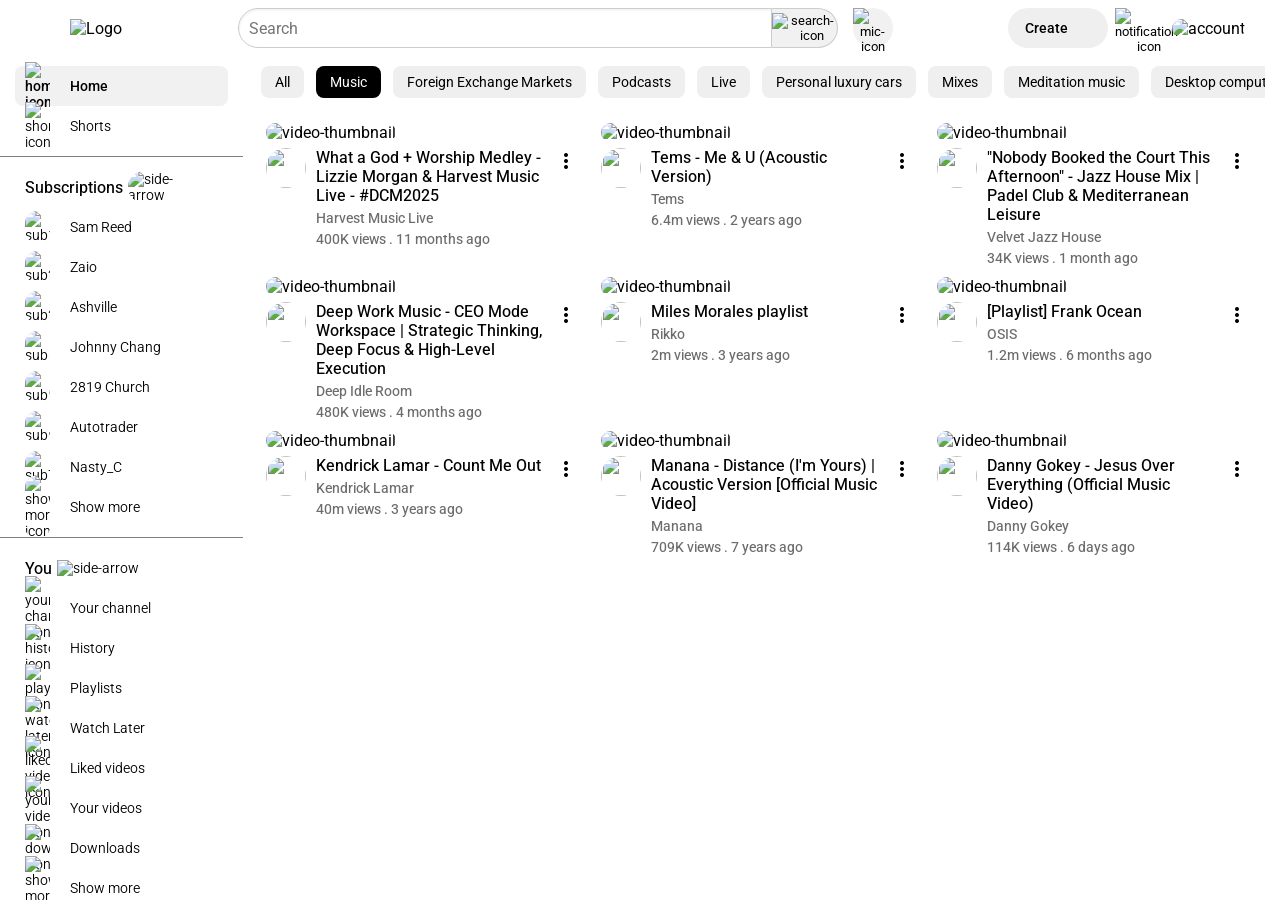
==== music.html @ 0700f4a8 "Add files via upload" ====
<!DOCTYPE html>
<html lang="en">
<head>
    <meta charset="UTF-8">
    <meta name="viewport" content="width=device-width, initial-scale=1.0">
    <link href="https://fonts.googleapis.com/icon?family=Material+Icons" rel="stylesheet">
    <link rel="stylesheet" href="style.css">
    <link rel="stylesheet" href="responsive.css">
    <title>Youtube</title>
</head>

<body>

    <header>
        <div class="left-nav">
            <button class="btn"><img src="recourses/menu.svg" alt=""></button>
            <img src="recourses/logo.svg" alt="Logo" id="logo">
        </div>

        <div class="center-nav">
            <div class = "searchbar"> 
                <input type="text" placeholder="Search">
                <button class="btn">
                    <img src="recourses/search.svg" alt="search-icon">
                </button>    
            </div>
            <button class="voice-search btn">
                <img src="recourses/mic.svg" alt="mic-icon">
            </button>
                
        </div>

        <div class="right-nav">
            <button class="create btn">
                <img src="recourses/create.svg" alt="">
                Create
            </button>
            <button class="notification btn">
                <img src="recourses/notification.svg" alt="notification-icon">
            </button>
            <div class="account">
                <img src="recourses/profile-pic.png" alt="account">
            </div>
        </div>
    </header>

    <main>
        
        <section class="side-bar">
            <!-- opening section -->
            <div class="category-section">
                <span class="active">
                    <img src="recourses/home-icon.svg" alt="home-icon">
                    Home
                </span>
                <span>
                    <img src="recourses/shorts.svg" alt="shorts-icon">
                    Shorts
                </span>
            </div>

            <!-- Subscriptions section -->
            <div class="category-section subscriptions">
               <span>
                    <h2>Subscriptions</h2>
                    <div class="side-arrow">
                        <img src="recourses/side-arrow.svg" alt="side-arrow">
                    </div>
                </span>

                <span>
                    <img src="recourses/sub1.jpg" alt="sub1">
                    Sam Reed
                </span>

                <span>
                    <img src="recourses/sub2.jpg" alt="sub2">
                    Zaio
                </span>

                <span>
                    <img src="recourses/sub3.jpg" alt="sub3">
                    Ashville
                </span>

                <span>
                    <img src="recourses/sub4.jpg" alt="sub4">
                    Johnny Chang
                </span>

                <span>
                    <img src="recourses/sub5.jpg" alt="sub5">
                    2819 Church
                </span>

                <span>
                    <img src="recourses/sub6.jpg" alt="sub6">
                    Autotrader
                </span>

                <span>
                    <img src="recourses/sub7.jpg" alt="sub7">
                    Nasty_C
                </span>

                <span>
                    <img src="recourses/down-arrow.svg" alt="show-more-icon">
                    Show more
                </span>
            </div>

            <!-- You section -->
            <div class="category-section">
                <span>
                    <h2>You</h2>
                    <div class="side-arrow">
                        <img src="recourses/side-arrow.svg" alt="side-arrow">
                    </div>
                </span>

                <span>
                    <img src="recourses/channel.svg" alt="your-channel-icon">
                    Your channel
                </span>

                <span>
                    <img src="recourses/history.svg" alt="history-icon">
                    History
                </span>

                <span>
                    <img src="recourses/playlists.svg" alt="playlist-icon">
                    Playlists
                </span>

                <span>
                    <img src="recourses/watch-later.svg" alt="watch-later-icon">
                    Watch Later
                </span>

                <span>
                    <img src="recourses/liked-videos.svg" alt="liked-videos-icon">
                    Liked videos
                </span>

                <span>
                    <img src="recourses/your-videos.svg" alt="your-videos-icon">
                    Your videos
                </span>

                <span>
                    <img src="recourses/downloads.svg" alt="downloads-icon">
                    Downloads
                </span>

                <span>
                    <img src="recourses/down-arrow.svg" alt="show-more-icon">
                    Show more
                </span>
            </div>

            <!-- Explore section -->
            <div class="category-section">
                <span><h2>Explore</h2></span>

                <span>
                    <img src="recourses/music.svg" alt="music-icon">
                    Music
                </span>

                <span>
                    <img src="recourses/gaming.svg" alt="gaming-icon">
                    Gaming
                </span>

                <span>
                    <img src="recourses/news.svg" alt="news-icon">
                    News
                </span>

                <span>
                    <img src="recourses/down-arrow.svg" alt="show-more-icon">
                    Show more
                </span>
            </div>

            <!-- More from YouTube section -->
            <div class="category-section">
                <span><h2>More from YouTube</h2></span>

                <span>
                    <img src="recourses/yt-premium.svg" alt="youtube-premium-icon">
                    YouTube Premium
                </span>

                <span>
                    <img src="recourses/yt-music.svg" alt="youtube-music-icon">
                    YouTube Music
                </span>

                <span>
                    <img src="recourses/yt-kids.svg" alt="youTube-kids-icon">
                    YouTube Kids
                </span>
            </div>

            <!-- report history section -->
            <div class="category-section">
                <span>
                    <img src="recourses/flag.svg" alt="flag-icon">
                    Report history
                </span>
            </div>

            <div class="category-footer">
                <div class="footer-section">
                    <span>About</span>
                    <span>Press</span>
                    <span>Copyright</span>
                    <span>Contact us</span>
                    <span>Creator</span>
                    <span>Advertise</span>
                    <span>Developers</span>
                </div>
                <div class="footer-section">
                    <span>Terms</span>
                    <span>Privacy</span>
                    <span>Policy & Safety</span>
                    <span>How YouTube works</span>
                    <span>Test new features</span>
                </div>
                <span class="copyright">
                    &copy; 2026 Google LLC
                </span>
            </div>

        </section>


        <section class="videos">
            
            <div class="button-nav">
                <ul class="head-buttons">
                    <li><button onclick="location.href='index.html'">All</button></li>
                    <li><button class="active2">Music</button></li>
                    <li><button>Foreign Exchange Markets</button></li>
                    <li><button>Podcasts</button></li>
                    <li><button>Live</button></li>
                    <li><button>Personal luxury cars</button></li>
                    <li><button>Mixes</button></li>
                    <li><button>Meditation music</button></li>
                    <li><button>Desktop computers</button></li>
                    <li><button>Deep House</button></li>
                    <li><button>Self-confidence</button></li>
                    <li><button>Display devices</button></li>
                    <li><button>Albums</button></li>
                    <li><button>Soul Music</button></li>
                    <li><button>Keyboards</button></li>
                    <li><button>Belief</button></li>
                    <li><button>Recently uploaded</button></li>
                    <li><button>Watched</button></li>
                    <li><button>New to you</button></li>
                </ul>
            </div>

            <!-- 1st row of videos -->
            <div class="video-layout">
                <!-- creating the first video element -->
                <div class="video">
                    <img src="recourses/music1.avif" alt="video-thumbnail">
                    <div class="information">
                        <img src="recourses/music-profile1.jpg" alt="">
                        <div class="video-title">
                            <h2>What a God + Worship Medley - Lizzie Morgan & Harvest Music Live - #DCM2025</h2>
                            <span class="low-title">Harvest Music Live</span>
                            <div class="views-date low-title">
                                <span>400K views . 11 months ago</span>
                            </div>
                        </div>
                        <button class="btn">
                            <i class="material-icons">more_vert</i>
                        </button>
                    </div>
                </div>
                <div class="video">
                    <img src="recourses/music2.avif" alt="video-thumbnail">
                    <div class="information">
                        <img src="recourses/music-profile2.jpg" alt="">
                        <div class="video-title">
                            <h2>Tems - Me & U (Acoustic Version)</h2>
                            <span class="low-title">Tems</span>
                            <div class="views-date low-title">
                                <span>6.4m views . 2 years ago</span>
                            </div>
                        </div>
                        <button class="btn">
                            <i class="material-icons">more_vert</i>
                        </button>
                    </div>
                </div>
                <div class="video">
                    <img src="recourses/music3.avif" alt="video-thumbnail">
                    <div class="information">
                        <img src="recourses/music-profile3.jpg" alt="">
                        <div class="video-title">
                            <h2>"Nobody Booked the Court This Afternoon" - Jazz House Mix | Padel Club & Mediterranean Leisure</h2>
                            <span class="low-title">Velvet Jazz House</span>
                            <div class="views-date low-title">
                                <span>34K views . 1 month ago</span>
                            </div>
                        </div>
                        <button class="btn">
                            <i class="material-icons">more_vert</i>
                        </button>
                    </div>
                </div>
                <div class="video">
                    <img src="recourses/music4.avif" alt="video-thumbnail">
                    <div class="information">
                        <img src="recourses/music-profile4.jpg" alt="">
                        <div class="video-title">
                            <h2>Deep Work Music - CEO Mode Workspace | Strategic Thinking, Deep Focus & High-Level Execution</h2>
                            <span class="low-title">Deep Idle Room</span>
                            <div class="views-date low-title">
                                <span>480K views . 4 months ago</span>
                            </div>
                        </div>
                        <button class="btn">
                            <i class="material-icons">more_vert</i>
                        </button>
                    </div>
                </div>
                <div class="video">
                    <img src="recourses/music5.avif" alt="video-thumbnail">
                    <div class="information">
                        <img src="recourses/music-profile5.jpg" alt="">
                        <div class="video-title">
                            <h2>Miles Morales playlist</h2>
                            <span class="low-title">Rikko</span>
                            <div class="views-date low-title">
                                <span>2m views . 3 years ago</span>
                            </div>
                        </div>
                        <button class="btn">
                            <i class="material-icons">more_vert</i>
                        </button>
                    </div>
                </div>
                <div class="video">
                    <img src="recourses/music6.avif" alt="video-thumbnail">
                    <div class="information">
                        <img src="recourses/music-profile6.jpg" alt="">
                        <div class="video-title">
                            <h2>[Playlist] Frank Ocean</h2>
                            <span class="low-title">OSIS</span>
                            <div class="views-date low-title">
                                <span>1.2m views . 6 months ago</span>
                            </div>
                        </div>
                        <button class="btn">
                            <i class="material-icons">more_vert</i>
                        </button>
                    </div>
                </div>
                <div class="video">
                    <img src="recourses/music7.avif" alt="video-thumbnail">
                    <div class="information">
                        <img src="recourses/music-profile7.jpg" alt="">
                        <div class="video-title">
                            <h2>Kendrick Lamar - Count Me Out</h2>
                            <span class="low-title">Kendrick Lamar</span>
                            <div class="views-date low-title">
                                <span>40m views . 3 years ago</span>
                            </div>
                        </div>
                        <button class="btn">
                            <i class="material-icons">more_vert</i>
                        </button>
                    </div>
                </div>
                <div class="video">
                    <img src="recourses/music8.avif" alt="video-thumbnail">
                    <div class="information">
                        <img src="recourses/music-profile8.jpg" alt="">
                        <div class="video-title">
                            <h2>Manana - Distance (I'm Yours) | Acoustic Version [Official Music Video]</h2>
                            <span class="low-title">Manana</span>
                            <div class="views-date low-title">
                                <span>709K views . 7 years ago</span>
                            </div>
                        </div>
                        <button class="btn">
                            <i class="material-icons">more_vert</i>
                        </button>
                    </div>
                </div>
                <div class="video">
                    <img src="recourses/music9.avif" alt="video-thumbnail">
                    <div class="information">
                        <img src="recourses/music-profile9.jpg" alt="">
                        <div class="video-title">
                            <h2>Danny Gokey - Jesus Over Everything (Official Music Video)</h2>
                            <span class="low-title">Danny Gokey</span>
                            <div class="views-date low-title">
                                <span>114K views . 6 days ago</span>
                            </div>
                        </div>
                        <button class="btn">
                            <i class="material-icons">more_vert</i>
                        </button>
                    </div>
                </div>
               
            </div>

        </section>
    </main>
    
</body>
</html>
---- style.css ----
@import url('https://fonts.googleapis.com/css2?family=Roboto:ital,wght@0,100..900;1,100..900&display=swap');

*{
    margin: 0;
    padding: 0;
    box-sizing: border-box;

    font-family: "Roboto", sans-serif;
}
h2{
    font-size: 16px;
    font-weight: 450;
}

/* Navbar */
header{   
    display: flex;      /* positioning items to grouped horizontally aligned */
    justify-content: space-between;     /* adding space between the items to separate them accornging to the YouTube format */      
    align-items: center;        /* vertically aligning the items to the center */

    /* setting the height and padding of the navbar*/
    height: 56px;        
    padding: 0 15px;

    /* Positioning the navbar to always stay ontop of the page*/
    position: sticky;
    top: 0;
    background: rgb(255, 255, 255);

    z-index: 100;
}
.left-nav{
    height: 40px;
    display: flex;
    align-items: center;
    gap: 15px;
}
.left-nav button{
    width: 40px;
    height: 100%;
    border-radius: 999px;
    background: none;
    border: none;
    cursor: pointer;
}
.left-nav #logo{
    cursor: pointer;
}
.center-nav{
    display: flex;
    align-items: center;
    justify-content: center;
    height: 40px;
    gap: 15px;
}
.searchbar{
    display: flex;
    width: 600px;
    height: 100%;
    border-radius: 10px;
}
.searchbar input{
    width: 89%;
    border: 1px solid #cccccc;
    border-radius: 999px 0 0 999px;
    padding-left: 10px;

    font-size: 16px;
    box-shadow: inset 1px 2px rgba(234, 232, 232, 0.4);
}
.searchbar button{
    width: 11%;
    border: 1px solid #cccccc;
    border-left: none;
    border-radius: 0 999px 999px 0;
    background: #f1f1f1;
}
.voice-search{
    width: 40px;
    height: 100%;
    border-radius: 9999px;
    border: none;
    background: #f1f1f1;
}
.btn{
    cursor: pointer;
}
.btn:hover{
    background: rgb(232, 232, 232);
}

.right-nav{
    height: 40px;
    margin-right: 20px;
    display: flex;
    align-items: center;
    justify-content: flex-end;
    gap: 7px;
}
.create{
    display: flex;
    align-items: center;
    gap: 7px;

    width: 100px;
    border: none;
    border-radius: 999px;

    font-size: 14px;
    font-weight: 500;
    padding: 10px;
}
.right-nav button{
    height: 100%;
}
.notification{
    border: none;
    width: 40px;
    border-radius: 999px;
    background: none;
}

.account img{
    width: 40px;
    border-radius: 99999px;
    margin-left: 10px;
    cursor: pointer;
}

/* main body */
main{
    height: calc(100vh - 56px);
    display: flex;
}

/* side navbar */
.side-bar{
   display: flex;
   flex-direction: column;
   
   width: 19vw;
   height: 100%;

   overflow-y: auto;
   scrollbar-width: thin;
}
.category-section{
    display: flex;
    flex-direction: column;
    justify-content: center;
    padding: 10px 15px;

    border-bottom: 1px solid grey;
}
.category-section span{
    display: flex;
    align-items: center;

    height: 40px;
    border-radius: 8px;
    
    padding-left: 10px;
    font-size: 14px;
    font-weight: 350;
    
    cursor: pointer;
}
.category-section .active{
    background: #f1f1f1;
    font-weight: 500;
}
.category-section .active:hover {
    background: rgb(205, 205, 205);
}
.category-section span:hover{
    background-color: #f1f1f1;
}
.category-section img{
    width: 25px;
    margin-right: 20px;
}

.side-arrow img{
    width: 18px;
    height: 15px;
    margin-left: 5px;
}
.subscriptions img{
    width: 25px;
    border-radius: 99999px;
}

.category-footer{
    padding: 20px;
}
.footer-section{
    margin-bottom: 12px;
}
.footer-section span{
    font-size: 14px;
    font-weight: 500;
    margin-right: 5px;
    color: #606060;
    cursor: pointer;
}

.copyright{
    color: #606060;
    font-size: 12px;
    font-weight: 350;
}

/* top buttons */
.button-nav{
    margin: 0 15px;
    padding: 10px 3px;
    
    position: sticky;
    top: 0;
    background: rgb(255, 255, 255);
    overflow-x: auto;
    z-index: 50;
    
    scrollbar-width: none;
}
.head-buttons{
    display: flex;
    list-style: none;
    gap: 12px;
    width: max-content;
}
.head-buttons button{
    padding: 8px 14px;
    border-radius: 8px;
    border: none;
    font-size: 14px;

    cursor: pointer;
    white-space: nowrap;
}
.active2{
    color: white;
    background: black;
}

/* video */
.videos{
    flex: 1;
    height: 100%;
    background: white;
    overflow-y: auto;
}
.video-layout{
    display: flex;
    justify-content: space-around;
    padding: 15px;
    flex-wrap: wrap;
}
.video{
    width: calc(33% - 12px);
    margin-bottom: 35px;
}
.video img{
    width: 100%;
    border-radius: 15px;
}
.information{
    display: flex;
    justify-content: space-between;

    height: 100px;
    cursor: pointer;
}
.information img{
    width: 40px;
    height: 40px;
    margin: 6px 10px 0 0;
    border-radius: 999999px;
}
.information button{
    height: 40px;
    width: 40px;
    border-radius: 999px;
    border: none;
    background: none;
}
.information .video-title{
    display: flex;
    flex-direction: column;
    gap: 5px;
    flex: 1;
    min-width: 0;
    height: 80px;
    margin-top: 6px;
}
.low-title{
    color: #6c6c6c;
    font-size: 14px;
    font-weight: 450;
}
---- responsive.css ----
@media (max-width:1200px){

    .searchbar{
        width: 450px;
    }
    .video{
        width: calc(50% - 12px);
    }
}

/* Tablet */
@media (max-width:1024px){

    .side-bar{
        display: 90px;
    }
    .searchbar{
        width: 300px;
    }
    .create{
        width: 90px;
        font-size: 13px;
    }
    .videos{
        flex: 1;
    }
    .button-nav{
        margin: 0 10px;
    }
    
}

/* Phone */
@media (max-width:768px){

    header{
       padding: 0 8px;
    }
    .left-nav{
        gap: 10px;
    }
    .right-nav{
        gap: 2px;
        margin-right: 0;
    }
    .searchbar{
        width: 32px;
    }
    .searchbar input{
        display: none;
    }
    .searchbar button{
        width: 40px;
        border-radius: 999px;
        background: none;
        border: none;
    }
    .voice-search{
        display: none;
    }
    .notification{
        display: none;
    }
    .create{
        height: 30px;
        width: 90px;
    }
    .notification{
        display: none;
    }
    .account img{
        width: 32px;
    }
    .side-bar{
        display: none;
    }
    .video{
        width: 100%;
    }    
}
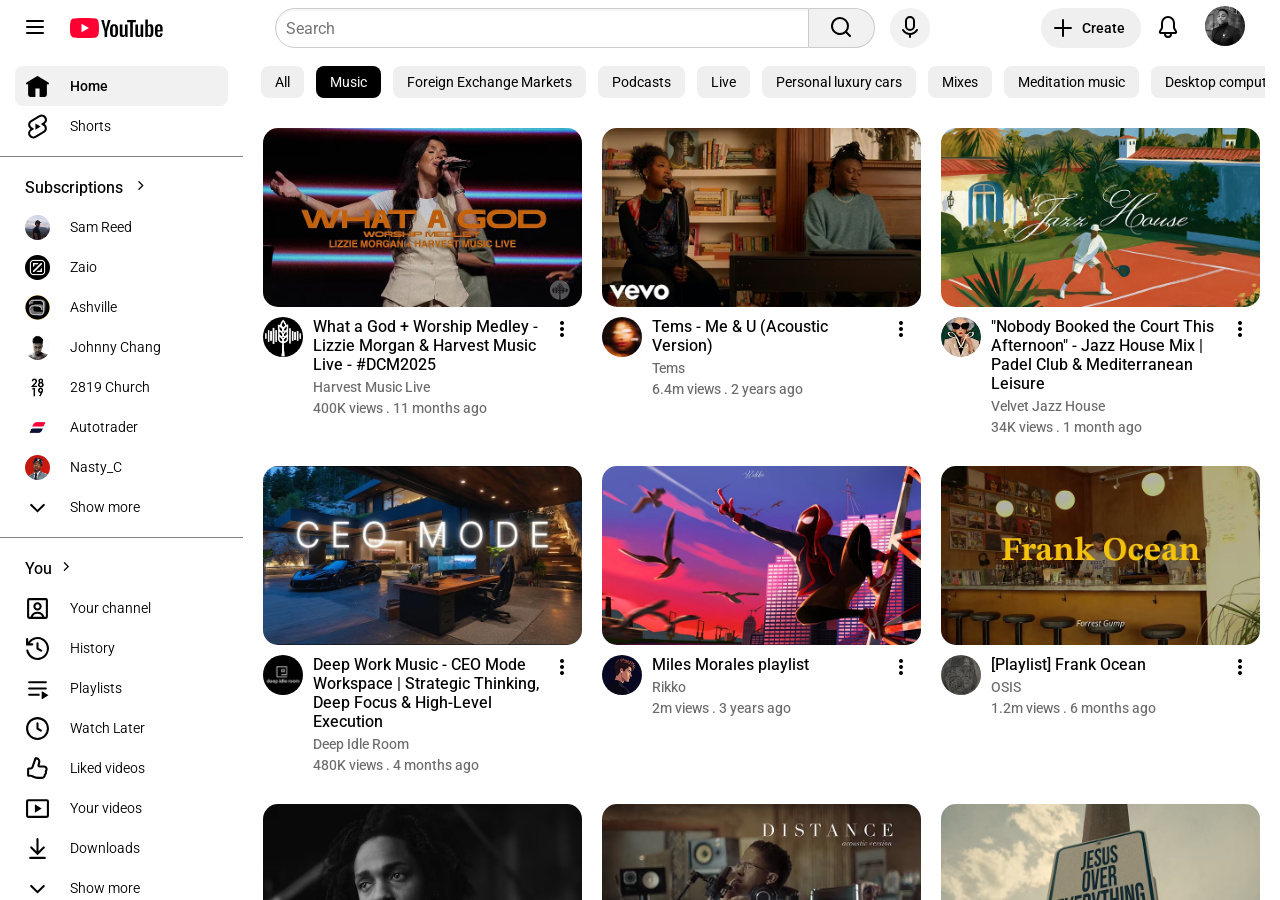
==== commit 45f84a89: "Static Youtube Clone" ====
--- a/music.html
+++ b/music.html
@@ -1,420 +1,420 @@
-<!DOCTYPE html>
-<html lang="en">
-<head>
-    <meta charset="UTF-8">
-    <meta name="viewport" content="width=device-width, initial-scale=1.0">
-    <link href="https://fonts.googleapis.com/icon?family=Material+Icons" rel="stylesheet">
-    <link rel="stylesheet" href="style.css">
-    <link rel="stylesheet" href="responsive.css">
-    <title>Youtube</title>
-</head>
-
-<body>
-
-    <header>
-        <div class="left-nav">
-            <button class="btn"><img src="recourses/menu.svg" alt=""></button>
-            <img src="recourses/logo.svg" alt="Logo" id="logo">
-        </div>
-
-        <div class="center-nav">
-            <div class = "searchbar"> 
-                <input type="text" placeholder="Search">
-                <button class="btn">
-                    <img src="recourses/search.svg" alt="search-icon">
-                </button>    
-            </div>
-            <button class="voice-search btn">
-                <img src="recourses/mic.svg" alt="mic-icon">
-            </button>
-                
-        </div>
-
-        <div class="right-nav">
-            <button class="create btn">
-                <img src="recourses/create.svg" alt="">
-                Create
-            </button>
-            <button class="notification btn">
-                <img src="recourses/notification.svg" alt="notification-icon">
-            </button>
-            <div class="account">
-                <img src="recourses/profile-pic.png" alt="account">
-            </div>
-        </div>
-    </header>
-
-    <main>
-        
-        <section class="side-bar">
-            <!-- opening section -->
-            <div class="category-section">
-                <span class="active">
-                    <img src="recourses/home-icon.svg" alt="home-icon">
-                    Home
-                </span>
-                <span>
-                    <img src="recourses/shorts.svg" alt="shorts-icon">
-                    Shorts
-                </span>
-            </div>
-
-            <!-- Subscriptions section -->
-            <div class="category-section subscriptions">
-               <span>
-                    <h2>Subscriptions</h2>
-                    <div class="side-arrow">
-                        <img src="recourses/side-arrow.svg" alt="side-arrow">
-                    </div>
-                </span>
-
-                <span>
-                    <img src="recourses/sub1.jpg" alt="sub1">
-                    Sam Reed
-                </span>
-
-                <span>
-                    <img src="recourses/sub2.jpg" alt="sub2">
-                    Zaio
-                </span>
-
-                <span>
-                    <img src="recourses/sub3.jpg" alt="sub3">
-                    Ashville
-                </span>
-
-                <span>
-                    <img src="recourses/sub4.jpg" alt="sub4">
-                    Johnny Chang
-                </span>
-
-                <span>
-                    <img src="recourses/sub5.jpg" alt="sub5">
-                    2819 Church
-                </span>
-
-                <span>
-                    <img src="recourses/sub6.jpg" alt="sub6">
-                    Autotrader
-                </span>
-
-                <span>
-                    <img src="recourses/sub7.jpg" alt="sub7">
-                    Nasty_C
-                </span>
-
-                <span>
-                    <img src="recourses/down-arrow.svg" alt="show-more-icon">
-                    Show more
-                </span>
-            </div>
-
-            <!-- You section -->
-            <div class="category-section">
-                <span>
-                    <h2>You</h2>
-                    <div class="side-arrow">
-                        <img src="recourses/side-arrow.svg" alt="side-arrow">
-                    </div>
-                </span>
-
-                <span>
-                    <img src="recourses/channel.svg" alt="your-channel-icon">
-                    Your channel
-                </span>
-
-                <span>
-                    <img src="recourses/history.svg" alt="history-icon">
-                    History
-                </span>
-
-                <span>
-                    <img src="recourses/playlists.svg" alt="playlist-icon">
-                    Playlists
-                </span>
-
-                <span>
-                    <img src="recourses/watch-later.svg" alt="watch-later-icon">
-                    Watch Later
-                </span>
-
-                <span>
-                    <img src="recourses/liked-videos.svg" alt="liked-videos-icon">
-                    Liked videos
-                </span>
-
-                <span>
-                    <img src="recourses/your-videos.svg" alt="your-videos-icon">
-                    Your videos
-                </span>
-
-                <span>
-                    <img src="recourses/downloads.svg" alt="downloads-icon">
-                    Downloads
-                </span>
-
-                <span>
-                    <img src="recourses/down-arrow.svg" alt="show-more-icon">
-                    Show more
-                </span>
-            </div>
-
-            <!-- Explore section -->
-            <div class="category-section">
-                <span><h2>Explore</h2></span>
-
-                <span>
-                    <img src="recourses/music.svg" alt="music-icon">
-                    Music
-                </span>
-
-                <span>
-                    <img src="recourses/gaming.svg" alt="gaming-icon">
-                    Gaming
-                </span>
-
-                <span>
-                    <img src="recourses/news.svg" alt="news-icon">
-                    News
-                </span>
-
-                <span>
-                    <img src="recourses/down-arrow.svg" alt="show-more-icon">
-                    Show more
-                </span>
-            </div>
-
-            <!-- More from YouTube section -->
-            <div class="category-section">
-                <span><h2>More from YouTube</h2></span>
-
-                <span>
-                    <img src="recourses/yt-premium.svg" alt="youtube-premium-icon">
-                    YouTube Premium
-                </span>
-
-                <span>
-                    <img src="recourses/yt-music.svg" alt="youtube-music-icon">
-                    YouTube Music
-                </span>
-
-                <span>
-                    <img src="recourses/yt-kids.svg" alt="youTube-kids-icon">
-                    YouTube Kids
-                </span>
-            </div>
-
-            <!-- report history section -->
-            <div class="category-section">
-                <span>
-                    <img src="recourses/flag.svg" alt="flag-icon">
-                    Report history
-                </span>
-            </div>
-
-            <div class="category-footer">
-                <div class="footer-section">
-                    <span>About</span>
-                    <span>Press</span>
-                    <span>Copyright</span>
-                    <span>Contact us</span>
-                    <span>Creator</span>
-                    <span>Advertise</span>
-                    <span>Developers</span>
-                </div>
-                <div class="footer-section">
-                    <span>Terms</span>
-                    <span>Privacy</span>
-                    <span>Policy & Safety</span>
-                    <span>How YouTube works</span>
-                    <span>Test new features</span>
-                </div>
-                <span class="copyright">
-                    &copy; 2026 Google LLC
-                </span>
-            </div>
-
-        </section>
-
-
-        <section class="videos">
-            
-            <div class="button-nav">
-                <ul class="head-buttons">
-                    <li><button onclick="location.href='index.html'">All</button></li>
-                    <li><button class="active2">Music</button></li>
-                    <li><button>Foreign Exchange Markets</button></li>
-                    <li><button>Podcasts</button></li>
-                    <li><button>Live</button></li>
-                    <li><button>Personal luxury cars</button></li>
-                    <li><button>Mixes</button></li>
-                    <li><button>Meditation music</button></li>
-                    <li><button>Desktop computers</button></li>
-                    <li><button>Deep House</button></li>
-                    <li><button>Self-confidence</button></li>
-                    <li><button>Display devices</button></li>
-                    <li><button>Albums</button></li>
-                    <li><button>Soul Music</button></li>
-                    <li><button>Keyboards</button></li>
-                    <li><button>Belief</button></li>
-                    <li><button>Recently uploaded</button></li>
-                    <li><button>Watched</button></li>
-                    <li><button>New to you</button></li>
-                </ul>
-            </div>
-
-            <!-- 1st row of videos -->
-            <div class="video-layout">
-                <!-- creating the first video element -->
-                <div class="video">
-                    <img src="recourses/music1.avif" alt="video-thumbnail">
-                    <div class="information">
-                        <img src="recourses/music-profile1.jpg" alt="">
-                        <div class="video-title">
-                            <h2>What a God + Worship Medley - Lizzie Morgan & Harvest Music Live - #DCM2025</h2>
-                            <span class="low-title">Harvest Music Live</span>
-                            <div class="views-date low-title">
-                                <span>400K views . 11 months ago</span>
-                            </div>
-                        </div>
-                        <button class="btn">
-                            <i class="material-icons">more_vert</i>
-                        </button>
-                    </div>
-                </div>
-                <div class="video">
-                    <img src="recourses/music2.avif" alt="video-thumbnail">
-                    <div class="information">
-                        <img src="recourses/music-profile2.jpg" alt="">
-                        <div class="video-title">
-                            <h2>Tems - Me & U (Acoustic Version)</h2>
-                            <span class="low-title">Tems</span>
-                            <div class="views-date low-title">
-                                <span>6.4m views . 2 years ago</span>
-                            </div>
-                        </div>
-                        <button class="btn">
-                            <i class="material-icons">more_vert</i>
-                        </button>
-                    </div>
-                </div>
-                <div class="video">
-                    <img src="recourses/music3.avif" alt="video-thumbnail">
-                    <div class="information">
-                        <img src="recourses/music-profile3.jpg" alt="">
-                        <div class="video-title">
-                            <h2>"Nobody Booked the Court This Afternoon" - Jazz House Mix | Padel Club & Mediterranean Leisure</h2>
-                            <span class="low-title">Velvet Jazz House</span>
-                            <div class="views-date low-title">
-                                <span>34K views . 1 month ago</span>
-                            </div>
-                        </div>
-                        <button class="btn">
-                            <i class="material-icons">more_vert</i>
-                        </button>
-                    </div>
-                </div>
-                <div class="video">
-                    <img src="recourses/music4.avif" alt="video-thumbnail">
-                    <div class="information">
-                        <img src="recourses/music-profile4.jpg" alt="">
-                        <div class="video-title">
-                            <h2>Deep Work Music - CEO Mode Workspace | Strategic Thinking, Deep Focus & High-Level Execution</h2>
-                            <span class="low-title">Deep Idle Room</span>
-                            <div class="views-date low-title">
-                                <span>480K views . 4 months ago</span>
-                            </div>
-                        </div>
-                        <button class="btn">
-                            <i class="material-icons">more_vert</i>
-                        </button>
-                    </div>
-                </div>
-                <div class="video">
-                    <img src="recourses/music5.avif" alt="video-thumbnail">
-                    <div class="information">
-                        <img src="recourses/music-profile5.jpg" alt="">
-                        <div class="video-title">
-                            <h2>Miles Morales playlist</h2>
-                            <span class="low-title">Rikko</span>
-                            <div class="views-date low-title">
-                                <span>2m views . 3 years ago</span>
-                            </div>
-                        </div>
-                        <button class="btn">
-                            <i class="material-icons">more_vert</i>
-                        </button>
-                    </div>
-                </div>
-                <div class="video">
-                    <img src="recourses/music6.avif" alt="video-thumbnail">
-                    <div class="information">
-                        <img src="recourses/music-profile6.jpg" alt="">
-                        <div class="video-title">
-                            <h2>[Playlist] Frank Ocean</h2>
-                            <span class="low-title">OSIS</span>
-                            <div class="views-date low-title">
-                                <span>1.2m views . 6 months ago</span>
-                            </div>
-                        </div>
-                        <button class="btn">
-                            <i class="material-icons">more_vert</i>
-                        </button>
-                    </div>
-                </div>
-                <div class="video">
-                    <img src="recourses/music7.avif" alt="video-thumbnail">
-                    <div class="information">
-                        <img src="recourses/music-profile7.jpg" alt="">
-                        <div class="video-title">
-                            <h2>Kendrick Lamar - Count Me Out</h2>
-                            <span class="low-title">Kendrick Lamar</span>
-                            <div class="views-date low-title">
-                                <span>40m views . 3 years ago</span>
-                            </div>
-                        </div>
-                        <button class="btn">
-                            <i class="material-icons">more_vert</i>
-                        </button>
-                    </div>
-                </div>
-                <div class="video">
-                    <img src="recourses/music8.avif" alt="video-thumbnail">
-                    <div class="information">
-                        <img src="recourses/music-profile8.jpg" alt="">
-                        <div class="video-title">
-                            <h2>Manana - Distance (I'm Yours) | Acoustic Version [Official Music Video]</h2>
-                            <span class="low-title">Manana</span>
-                            <div class="views-date low-title">
-                                <span>709K views . 7 years ago</span>
-                            </div>
-                        </div>
-                        <button class="btn">
-                            <i class="material-icons">more_vert</i>
-                        </button>
-                    </div>
-                </div>
-                <div class="video">
-                    <img src="recourses/music9.avif" alt="video-thumbnail">
-                    <div class="information">
-                        <img src="recourses/music-profile9.jpg" alt="">
-                        <div class="video-title">
-                            <h2>Danny Gokey - Jesus Over Everything (Official Music Video)</h2>
-                            <span class="low-title">Danny Gokey</span>
-                            <div class="views-date low-title">
-                                <span>114K views . 6 days ago</span>
-                            </div>
-                        </div>
-                        <button class="btn">
-                            <i class="material-icons">more_vert</i>
-                        </button>
-                    </div>
-                </div>
-               
-            </div>
-
-        </section>
-    </main>
-    
-</body>
+<!DOCTYPE html>
+<html lang="en">
+<head>
+    <meta charset="UTF-8">
+    <meta name="viewport" content="width=device-width, initial-scale=1.0">
+    <link href="https://fonts.googleapis.com/icon?family=Material+Icons" rel="stylesheet">
+    <link rel="stylesheet" href="style.css">
+    <link rel="stylesheet" href="responsive.css">
+    <title>Youtube</title>
+</head>
+
+<body>
+
+    <header>
+        <div class="left-nav">
+            <button class="btn"><img src="recourses/menu.svg" alt=""></button>
+            <img src="recourses/logo.svg" alt="Logo" id="logo">
+        </div>
+
+        <div class="center-nav">
+            <div class = "searchbar"> 
+                <input type="text" placeholder="Search">
+                <button class="btn">
+                    <img src="recourses/search.svg" alt="search-icon">
+                </button>    
+            </div>
+            <button class="voice-search btn">
+                <img src="recourses/mic.svg" alt="mic-icon">
+            </button>
+                
+        </div>
+
+        <div class="right-nav">
+            <button class="create btn">
+                <img src="recourses/create.svg" alt="">
+                Create
+            </button>
+            <button class="notification btn">
+                <img src="recourses/notification.svg" alt="notification-icon">
+            </button>
+            <div class="account">
+                <img src="recourses/profile-pic.png" alt="account">
+            </div>
+        </div>
+    </header>
+
+    <main>
+        
+        <section class="side-bar">
+            <!-- opening section -->
+            <div class="category-section">
+                <span class="active">
+                    <img src="recourses/home-icon.svg" alt="home-icon">
+                    Home
+                </span>
+                <span>
+                    <img src="recourses/shorts.svg" alt="shorts-icon">
+                    Shorts
+                </span>
+            </div>
+
+            <!-- Subscriptions section -->
+            <div class="category-section subscriptions">
+               <span>
+                    <h2>Subscriptions</h2>
+                    <div class="side-arrow">
+                        <img src="recourses/side-arrow.svg" alt="side-arrow">
+                    </div>
+                </span>
+
+                <span>
+                    <img src="recourses/sub1.jpg" alt="sub1">
+                    Sam Reed
+                </span>
+
+                <span>
+                    <img src="recourses/sub2.jpg" alt="sub2">
+                    Zaio
+                </span>
+
+                <span>
+                    <img src="recourses/sub3.jpg" alt="sub3">
+                    Ashville
+                </span>
+
+                <span>
+                    <img src="recourses/sub4.jpg" alt="sub4">
+                    Johnny Chang
+                </span>
+
+                <span>
+                    <img src="recourses/sub5.jpg" alt="sub5">
+                    2819 Church
+                </span>
+
+                <span>
+                    <img src="recourses/sub6.jpg" alt="sub6">
+                    Autotrader
+                </span>
+
+                <span>
+                    <img src="recourses/sub7.jpg" alt="sub7">
+                    Nasty_C
+                </span>
+
+                <span>
+                    <img src="recourses/down-arrow.svg" alt="show-more-icon">
+                    Show more
+                </span>
+            </div>
+
+            <!-- You section -->
+            <div class="category-section">
+                <span>
+                    <h2>You</h2>
+                    <div class="side-arrow">
+                        <img src="recourses/side-arrow.svg" alt="side-arrow">
+                    </div>
+                </span>
+
+                <span>
+                    <img src="recourses/channel.svg" alt="your-channel-icon">
+                    Your channel
+                </span>
+
+                <span>
+                    <img src="recourses/history.svg" alt="history-icon">
+                    History
+                </span>
+
+                <span>
+                    <img src="recourses/playlists.svg" alt="playlist-icon">
+                    Playlists
+                </span>
+
+                <span>
+                    <img src="recourses/watch-later.svg" alt="watch-later-icon">
+                    Watch Later
+                </span>
+
+                <span>
+                    <img src="recourses/liked-videos.svg" alt="liked-videos-icon">
+                    Liked videos
+                </span>
+
+                <span>
+                    <img src="recourses/your-videos.svg" alt="your-videos-icon">
+                    Your videos
+                </span>
+
+                <span>
+                    <img src="recourses/downloads.svg" alt="downloads-icon">
+                    Downloads
+                </span>
+
+                <span>
+                    <img src="recourses/down-arrow.svg" alt="show-more-icon">
+                    Show more
+                </span>
+            </div>
+
+            <!-- Explore section -->
+            <div class="category-section">
+                <span><h2>Explore</h2></span>
+
+                <span>
+                    <img src="recourses/music.svg" alt="music-icon">
+                    Music
+                </span>
+
+                <span>
+                    <img src="recourses/gaming.svg" alt="gaming-icon">
+                    Gaming
+                </span>
+
+                <span>
+                    <img src="recourses/news.svg" alt="news-icon">
+                    News
+                </span>
+
+                <span>
+                    <img src="recourses/down-arrow.svg" alt="show-more-icon">
+                    Show more
+                </span>
+            </div>
+
+            <!-- More from YouTube section -->
+            <div class="category-section">
+                <span><h2>More from YouTube</h2></span>
+
+                <span>
+                    <img src="recourses/yt-premium.svg" alt="youtube-premium-icon">
+                    YouTube Premium
+                </span>
+
+                <span>
+                    <img src="recourses/yt-music.svg" alt="youtube-music-icon">
+                    YouTube Music
+                </span>
+
+                <span>
+                    <img src="recourses/yt-kids.svg" alt="youTube-kids-icon">
+                    YouTube Kids
+                </span>
+            </div>
+
+            <!-- report history section -->
+            <div class="category-section">
+                <span>
+                    <img src="recourses/flag.svg" alt="flag-icon">
+                    Report history
+                </span>
+            </div>
+
+            <div class="category-footer">
+                <div class="footer-section">
+                    <span>About</span>
+                    <span>Press</span>
+                    <span>Copyright</span>
+                    <span>Contact us</span>
+                    <span>Creator</span>
+                    <span>Advertise</span>
+                    <span>Developers</span>
+                </div>
+                <div class="footer-section">
+                    <span>Terms</span>
+                    <span>Privacy</span>
+                    <span>Policy & Safety</span>
+                    <span>How YouTube works</span>
+                    <span>Test new features</span>
+                </div>
+                <span class="copyright">
+                    &copy; 2026 Google LLC
+                </span>
+            </div>
+
+        </section>
+
+
+        <section class="videos">
+            
+            <div class="button-nav">
+                <ul class="head-buttons">
+                    <li><button onclick="location.href='index.html'">All</button></li>
+                    <li><button class="active2">Music</button></li>
+                    <li><button>Foreign Exchange Markets</button></li>
+                    <li><button>Podcasts</button></li>
+                    <li><button>Live</button></li>
+                    <li><button>Personal luxury cars</button></li>
+                    <li><button>Mixes</button></li>
+                    <li><button>Meditation music</button></li>
+                    <li><button>Desktop computers</button></li>
+                    <li><button>Deep House</button></li>
+                    <li><button>Self-confidence</button></li>
+                    <li><button>Display devices</button></li>
+                    <li><button>Albums</button></li>
+                    <li><button>Soul Music</button></li>
+                    <li><button>Keyboards</button></li>
+                    <li><button>Belief</button></li>
+                    <li><button>Recently uploaded</button></li>
+                    <li><button>Watched</button></li>
+                    <li><button>New to you</button></li>
+                </ul>
+            </div>
+
+            <!-- 1st row of videos -->
+            <div class="video-layout">
+                <!-- creating the first video element -->
+                <div class="video">
+                    <img src="recourses/music1.avif" alt="video-thumbnail">
+                    <div class="information">
+                        <img src="recourses/music-profile1.jpg" alt="">
+                        <div class="video-title">
+                            <h2>What a God + Worship Medley - Lizzie Morgan & Harvest Music Live - #DCM2025</h2>
+                            <span class="low-title">Harvest Music Live</span>
+                            <div class="views-date low-title">
+                                <span>400K views . 11 months ago</span>
+                            </div>
+                        </div>
+                        <button class="btn">
+                            <i class="material-icons">more_vert</i>
+                        </button>
+                    </div>
+                </div>
+                <div class="video">
+                    <img src="recourses/music2.avif" alt="video-thumbnail">
+                    <div class="information">
+                        <img src="recourses/music-profile2.jpg" alt="">
+                        <div class="video-title">
+                            <h2>Tems - Me & U (Acoustic Version)</h2>
+                            <span class="low-title">Tems</span>
+                            <div class="views-date low-title">
+                                <span>6.4m views . 2 years ago</span>
+                            </div>
+                        </div>
+                        <button class="btn">
+                            <i class="material-icons">more_vert</i>
+                        </button>
+                    </div>
+                </div>
+                <div class="video">
+                    <img src="recourses/music3.avif" alt="video-thumbnail">
+                    <div class="information">
+                        <img src="recourses/music-profile3.jpg" alt="">
+                        <div class="video-title">
+                            <h2>"Nobody Booked the Court This Afternoon" - Jazz House Mix | Padel Club & Mediterranean Leisure</h2>
+                            <span class="low-title">Velvet Jazz House</span>
+                            <div class="views-date low-title">
+                                <span>34K views . 1 month ago</span>
+                            </div>
+                        </div>
+                        <button class="btn">
+                            <i class="material-icons">more_vert</i>
+                        </button>
+                    </div>
+                </div>
+                <div class="video">
+                    <img src="recourses/music4.avif" alt="video-thumbnail">
+                    <div class="information">
+                        <img src="recourses/music-profile4.jpg" alt="">
+                        <div class="video-title">
+                            <h2>Deep Work Music - CEO Mode Workspace | Strategic Thinking, Deep Focus & High-Level Execution</h2>
+                            <span class="low-title">Deep Idle Room</span>
+                            <div class="views-date low-title">
+                                <span>480K views . 4 months ago</span>
+                            </div>
+                        </div>
+                        <button class="btn">
+                            <i class="material-icons">more_vert</i>
+                        </button>
+                    </div>
+                </div>
+                <div class="video">
+                    <img src="recourses/music5.avif" alt="video-thumbnail">
+                    <div class="information">
+                        <img src="recourses/music-profile5.jpg" alt="">
+                        <div class="video-title">
+                            <h2>Miles Morales playlist</h2>
+                            <span class="low-title">Rikko</span>
+                            <div class="views-date low-title">
+                                <span>2m views . 3 years ago</span>
+                            </div>
+                        </div>
+                        <button class="btn">
+                            <i class="material-icons">more_vert</i>
+                        </button>
+                    </div>
+                </div>
+                <div class="video">
+                    <img src="recourses/music6.avif" alt="video-thumbnail">
+                    <div class="information">
+                        <img src="recourses/music-profile6.jpg" alt="">
+                        <div class="video-title">
+                            <h2>[Playlist] Frank Ocean</h2>
+                            <span class="low-title">OSIS</span>
+                            <div class="views-date low-title">
+                                <span>1.2m views . 6 months ago</span>
+                            </div>
+                        </div>
+                        <button class="btn">
+                            <i class="material-icons">more_vert</i>
+                        </button>
+                    </div>
+                </div>
+                <div class="video">
+                    <img src="recourses/music7.avif" alt="video-thumbnail">
+                    <div class="information">
+                        <img src="recourses/music-profile7.jpg" alt="">
+                        <div class="video-title">
+                            <h2>Kendrick Lamar - Count Me Out</h2>
+                            <span class="low-title">Kendrick Lamar</span>
+                            <div class="views-date low-title">
+                                <span>40m views . 3 years ago</span>
+                            </div>
+                        </div>
+                        <button class="btn">
+                            <i class="material-icons">more_vert</i>
+                        </button>
+                    </div>
+                </div>
+                <div class="video">
+                    <img src="recourses/music8.avif" alt="video-thumbnail">
+                    <div class="information">
+                        <img src="recourses/music-profile8.jpg" alt="">
+                        <div class="video-title">
+                            <h2>Manana - Distance (I'm Yours) | Acoustic Version [Official Music Video]</h2>
+                            <span class="low-title">Manana</span>
+                            <div class="views-date low-title">
+                                <span>709K views . 7 years ago</span>
+                            </div>
+                        </div>
+                        <button class="btn">
+                            <i class="material-icons">more_vert</i>
+                        </button>
+                    </div>
+                </div>
+                <div class="video">
+                    <img src="recourses/music9.avif" alt="video-thumbnail">
+                    <div class="information">
+                        <img src="recourses/music-profile9.jpg" alt="">
+                        <div class="video-title">
+                            <h2>Danny Gokey - Jesus Over Everything (Official Music Video)</h2>
+                            <span class="low-title">Danny Gokey</span>
+                            <div class="views-date low-title">
+                                <span>114K views . 6 days ago</span>
+                            </div>
+                        </div>
+                        <button class="btn">
+                            <i class="material-icons">more_vert</i>
+                        </button>
+                    </div>
+                </div>
+               
+            </div>
+
+        </section>
+    </main>
+    
+</body>
 </html>
--- a/style.css
+++ b/style.css
@@ -1,300 +1,303 @@
-@import url('https://fonts.googleapis.com/css2?family=Roboto:ital,wght@0,100..900;1,100..900&display=swap');
-
-*{
-    margin: 0;
-    padding: 0;
-    box-sizing: border-box;
-
-    font-family: "Roboto", sans-serif;
-}
-h2{
-    font-size: 16px;
-    font-weight: 450;
-}
-
-/* Navbar */
-header{   
-    display: flex;      /* positioning items to grouped horizontally aligned */
-    justify-content: space-between;     /* adding space between the items to separate them accornging to the YouTube format */      
-    align-items: center;        /* vertically aligning the items to the center */
-
-    /* setting the height and padding of the navbar*/
-    height: 56px;        
-    padding: 0 15px;
-
-    /* Positioning the navbar to always stay ontop of the page*/
-    position: sticky;
-    top: 0;
-    background: rgb(255, 255, 255);
-
-    z-index: 100;
-}
-.left-nav{
-    height: 40px;
-    display: flex;
-    align-items: center;
-    gap: 15px;
-}
-.left-nav button{
-    width: 40px;
-    height: 100%;
-    border-radius: 999px;
-    background: none;
-    border: none;
-    cursor: pointer;
-}
-.left-nav #logo{
-    cursor: pointer;
-}
-.center-nav{
-    display: flex;
-    align-items: center;
-    justify-content: center;
-    height: 40px;
-    gap: 15px;
-}
-.searchbar{
-    display: flex;
-    width: 600px;
-    height: 100%;
-    border-radius: 10px;
-}
-.searchbar input{
-    width: 89%;
-    border: 1px solid #cccccc;
-    border-radius: 999px 0 0 999px;
-    padding-left: 10px;
-
-    font-size: 16px;
-    box-shadow: inset 1px 2px rgba(234, 232, 232, 0.4);
-}
-.searchbar button{
-    width: 11%;
-    border: 1px solid #cccccc;
-    border-left: none;
-    border-radius: 0 999px 999px 0;
-    background: #f1f1f1;
-}
-.voice-search{
-    width: 40px;
-    height: 100%;
-    border-radius: 9999px;
-    border: none;
-    background: #f1f1f1;
-}
-.btn{
-    cursor: pointer;
-}
-.btn:hover{
-    background: rgb(232, 232, 232);
-}
-
-.right-nav{
-    height: 40px;
-    margin-right: 20px;
-    display: flex;
-    align-items: center;
-    justify-content: flex-end;
-    gap: 7px;
-}
-.create{
-    display: flex;
-    align-items: center;
-    gap: 7px;
-
-    width: 100px;
-    border: none;
-    border-radius: 999px;
-
-    font-size: 14px;
-    font-weight: 500;
-    padding: 10px;
-}
-.right-nav button{
-    height: 100%;
-}
-.notification{
-    border: none;
-    width: 40px;
-    border-radius: 999px;
-    background: none;
-}
-
-.account img{
-    width: 40px;
-    border-radius: 99999px;
-    margin-left: 10px;
-    cursor: pointer;
-}
-
-/* main body */
-main{
-    height: calc(100vh - 56px);
-    display: flex;
-}
-
-/* side navbar */
-.side-bar{
-   display: flex;
-   flex-direction: column;
-   
-   width: 19vw;
-   height: 100%;
-
-   overflow-y: auto;
-   scrollbar-width: thin;
-}
-.category-section{
-    display: flex;
-    flex-direction: column;
-    justify-content: center;
-    padding: 10px 15px;
-
-    border-bottom: 1px solid grey;
-}
-.category-section span{
-    display: flex;
-    align-items: center;
-
-    height: 40px;
-    border-radius: 8px;
-    
-    padding-left: 10px;
-    font-size: 14px;
-    font-weight: 350;
-    
-    cursor: pointer;
-}
-.category-section .active{
-    background: #f1f1f1;
-    font-weight: 500;
-}
-.category-section .active:hover {
-    background: rgb(205, 205, 205);
-}
-.category-section span:hover{
-    background-color: #f1f1f1;
-}
-.category-section img{
-    width: 25px;
-    margin-right: 20px;
-}
-
-.side-arrow img{
-    width: 18px;
-    height: 15px;
-    margin-left: 5px;
-}
-.subscriptions img{
-    width: 25px;
-    border-radius: 99999px;
-}
-
-.category-footer{
-    padding: 20px;
-}
-.footer-section{
-    margin-bottom: 12px;
-}
-.footer-section span{
-    font-size: 14px;
-    font-weight: 500;
-    margin-right: 5px;
-    color: #606060;
-    cursor: pointer;
-}
-
-.copyright{
-    color: #606060;
-    font-size: 12px;
-    font-weight: 350;
-}
-
-/* top buttons */
-.button-nav{
-    margin: 0 15px;
-    padding: 10px 3px;
-    
-    position: sticky;
-    top: 0;
-    background: rgb(255, 255, 255);
-    overflow-x: auto;
-    z-index: 50;
-    
-    scrollbar-width: none;
-}
-.head-buttons{
-    display: flex;
-    list-style: none;
-    gap: 12px;
-    width: max-content;
-}
-.head-buttons button{
-    padding: 8px 14px;
-    border-radius: 8px;
-    border: none;
-    font-size: 14px;
-
-    cursor: pointer;
-    white-space: nowrap;
-}
-.active2{
-    color: white;
-    background: black;
-}
-
-/* video */
-.videos{
-    flex: 1;
-    height: 100%;
-    background: white;
-    overflow-y: auto;
-}
-.video-layout{
-    display: flex;
-    justify-content: space-around;
-    padding: 15px;
-    flex-wrap: wrap;
-}
-.video{
-    width: calc(33% - 12px);
-    margin-bottom: 35px;
-}
-.video img{
-    width: 100%;
-    border-radius: 15px;
-}
-.information{
-    display: flex;
-    justify-content: space-between;
-
-    height: 100px;
-    cursor: pointer;
-}
-.information img{
-    width: 40px;
-    height: 40px;
-    margin: 6px 10px 0 0;
-    border-radius: 999999px;
-}
-.information button{
-    height: 40px;
-    width: 40px;
-    border-radius: 999px;
-    border: none;
-    background: none;
-}
-.information .video-title{
-    display: flex;
-    flex-direction: column;
-    gap: 5px;
-    flex: 1;
-    min-width: 0;
-    height: 80px;
-    margin-top: 6px;
-}
-.low-title{
-    color: #6c6c6c;
-    font-size: 14px;
-    font-weight: 450;
+@import url('https://fonts.googleapis.com/css2?family=Roboto:ital,wght@0,100..900;1,100..900&display=swap');
+
+*{
+    margin: 0;
+    padding: 0;
+    box-sizing: border-box; /* Ensures that padding and border are included in the element's total width and height */
+
+    font-family: "Roboto", sans-serif;
+}
+h2{
+    font-size: 16px;
+    font-weight: 450;
+}
+
+/* Navbar */
+header{   
+    display: flex;      /* positioning items to grouped horizontally aligned */
+    justify-content: space-between;     /* adding space between the items to separate them accornging to the YouTube format */      
+    align-items: center;        /* vertically aligning the items to the center */
+
+    /* setting the height and padding of the navbar*/
+    height: 56px;        
+    padding: 0 15px;
+
+    /* Positioning the navbar to always stay ontop of the page*/
+    position: sticky;
+    top: 0;
+    background: rgb(255, 255, 255);
+
+    z-index: 100; /* Ensures that the navbar stays on top of other elements on the page */
+}
+.left-nav{
+    height: 40px;
+    display: flex;
+    align-items: center;
+    gap: 15px; /* spacing between the items. */
+}
+.left-nav button{
+    width: 40px;
+    height: 100%;
+    border-radius: 9999px; /* Makes the button a circle */
+    background: none;
+    border: none;
+    cursor: pointer;
+}
+.left-nav #logo{
+    cursor: pointer;
+}
+.center-nav{
+    display: flex;
+    align-items: center;
+    justify-content: center;
+    height: 40px;
+    gap: 15px;
+}
+.searchbar{
+    display: flex;
+    width: 600px;
+    height: 100%;
+    border-radius: 10px;
+}
+.searchbar input{
+    width: 89%;
+    border: 1px solid #cccccc;
+    border-radius: 999px 0 0 999px;
+    padding-left: 10px;
+
+    font-size: 16px;
+    box-shadow: inset 1px 2px rgba(234, 232, 232, 0.4); /* Adds a shadow to the search input */
+}
+.searchbar button{
+    width: 11%;
+    border: 1px solid #cccccc;
+    border-left: none;
+    border-radius: 0 999px 999px 0;
+    background: #f1f1f1;
+}
+.voice-search{
+    width: 40px;
+    height: 100%;
+    border-radius: 9999px;
+    border: none;
+    background: #f1f1f1;
+}
+.btn{
+    cursor: pointer;
+}
+.btn:hover{
+    background: rgb(232, 232, 232);
+}
+
+.right-nav{
+    height: 40px;
+    margin-right: 20px;
+    display: flex;
+    align-items: center;
+    justify-content: flex-end;
+    gap: 7px;
+}
+.create{
+    display: flex;
+    align-items: center;
+    gap: 7px;
+
+    width: 100px;
+    border: none;
+    border-radius: 999px;
+
+    font-size: 14px;
+    font-weight: 500;
+    padding: 10px;
+}
+.right-nav button{
+    height: 100%;
+}
+.notification{
+    border: none;
+    width: 40px;
+    border-radius: 999px;
+    background: none;
+}
+
+.account img{
+    width: 40px;
+    border-radius: 99999px;
+    margin-left: 10px;
+    cursor: pointer;
+}
+
+/* main body */
+main{
+    height: calc(100vh - 56px);
+    display: flex;
+}
+
+/* side navbar */
+.side-bar{
+   display: flex;
+   flex-direction: column;
+   
+   width: 19vw;
+   height: 100%;
+
+   overflow-y: auto;
+   scrollbar-width: thin;
+}
+.category-section{
+    display: flex;
+    flex-direction: column;
+    justify-content: center;
+    padding: 10px 15px;
+
+    border-bottom: 1px solid grey;
+}
+.category-section span{
+    display: flex;
+    align-items: center;
+
+    height: 40px;
+    border-radius: 8px;
+    
+    padding-left: 10px;
+    font-size: 14px;
+    font-weight: 350;
+    
+    cursor: pointer;
+}
+.category-section .active{
+    background: #f1f1f1;
+    font-weight: 500;
+}
+.category-section .active:hover {
+    background: rgb(205, 205, 205);
+}
+.category-section span:hover{
+    background-color: #f1f1f1;
+}
+.category-section img{
+    width: 25px;
+    margin-right: 20px;
+}
+
+.side-arrow img{
+    width: 18px;
+    height: 15px;
+    margin-left: 5px;
+}
+.subscriptions img{
+    width: 25px;
+    border-radius: 99999px;
+}
+
+.category-footer{
+    padding: 20px;
+}
+.footer-section{
+    margin-bottom: 12px;
+}
+.footer-section span{
+    font-size: 14px;
+    font-weight: 500;
+    margin-right: 5px;
+    color: #606060;
+    cursor: pointer;
+}
+
+.copyright{
+    color: #606060;
+    font-size: 12px;
+    font-weight: 350;
+}
+
+/* top buttons */
+.button-nav{
+    margin: 0 15px;
+    padding: 10px 3px;
+    
+    position: sticky;
+    top: 0;
+    background: rgb(255, 255, 255);
+    overflow-x: auto;
+    z-index: 50;
+    
+    scrollbar-width: none;
+}
+.head-buttons{
+    display: flex;
+    list-style: none;
+    gap: 12px;
+    width: max-content;
+}
+.head-buttons button{
+    padding: 8px 14px;
+    border-radius: 8px;
+    border: none;
+    font-size: 14px;
+
+    cursor: pointer;
+    white-space: nowrap;
+}
+.active2{
+    color: white;
+    background: black;
+}
+
+/* video */
+.videos{
+    flex: 1;
+    height: 100%;
+    background: white;
+    overflow-y: auto;
+}
+.video-layout{
+    display: flex;
+    flex-wrap: wrap;
+    justify-content: flex-start; /* Aligns videos to the left. */
+    gap: 20px;
+    padding: 20px;
+}
+.video{
+    flex-grow: 0; /* Ensures the video elements do not grow */
+    flex-shrink: 0; /* Ensures the video elements do not shrink */
+    flex-basis: calc((100% - 40px)/3); /* Sets the base width of each video element to one-third of the container width minus the total gap between them. */
+    margin-bottom: 35px;
+}
+.video img{
+    width: 100%;
+    border-radius: 15px;
+}
+.information{
+    display: flex;
+    justify-content: space-between;
+
+    height: 100px;
+    cursor: pointer;
+}
+.information img{
+    width: 40px;
+    height: 40px;
+    margin: 6px 10px 0 0;
+    border-radius: 999999px;
+}
+.information button{
+    height: 40px;
+    width: 40px;
+    border-radius: 999px;
+    border: none;
+    background: none;
+}
+.information .video-title{
+    display: flex;
+    flex-direction: column;
+    gap: 5px;
+    flex: 1;
+    min-width: 0;
+    height: 80px;
+    margin-top: 6px;
+}
+.low-title{
+    color: #6c6c6c;
+    font-size: 14px;
+    font-weight: 450;
 }
--- a/responsive.css
+++ b/responsive.css
@@ -1,80 +1,71 @@
-@media (max-width:1200px){
-
-    .searchbar{
-        width: 450px;
-    }
-    .video{
-        width: calc(50% - 12px);
-    }
-}
-
-/* Tablet */
-@media (max-width:1024px){
-
-    .side-bar{
-        display: 90px;
-    }
-    .searchbar{
-        width: 300px;
-    }
-    .create{
-        width: 90px;
-        font-size: 13px;
-    }
-    .videos{
-        flex: 1;
-    }
-    .button-nav{
-        margin: 0 10px;
-    }
-    
-}
-
-/* Phone */
-@media (max-width:768px){
-
-    header{
-       padding: 0 8px;
-    }
-    .left-nav{
-        gap: 10px;
-    }
-    .right-nav{
-        gap: 2px;
-        margin-right: 0;
-    }
-    .searchbar{
-        width: 32px;
-    }
-    .searchbar input{
-        display: none;
-    }
-    .searchbar button{
-        width: 40px;
-        border-radius: 999px;
-        background: none;
-        border: none;
-    }
-    .voice-search{
-        display: none;
-    }
-    .notification{
-        display: none;
-    }
-    .create{
-        height: 30px;
-        width: 90px;
-    }
-    .notification{
-        display: none;
-    }
-    .account img{
-        width: 32px;
-    }
-    .side-bar{
-        display: none;
-    }
-    .video{
-        width: 100%;
-    }    
-}
+@media (max-width: 1200px){
+
+    .searchbar{
+        width: 450px;
+    }
+}
+
+/* Tablet */
+@media (max-width: 768px){
+
+    header{
+       padding: 0 10px;
+    }
+    .left-nav{
+        gap: 10px;
+    }
+    .right-nav{
+        gap: 2px;
+        margin-right: 8px;
+    }
+    .searchbar{
+        width: 300px;
+    }
+    .searchbar button{
+        width: 80px;
+    }
+    .create{
+        height: 30px;
+        width: 90px;
+    }
+    .account img{
+        width: 40px;
+        margin-left: 0;
+    }
+    .side-bar{
+        display: none;
+    }
+     .video{
+        flex-grow: 0; /**/
+        flex-shrink: 0;
+        flex-basis: calc((100% - 20px)/2);
+    }   
+}
+
+/* Phones */
+@media (max-width:426px) {
+
+    .searchbar{
+        width: 40px;
+    }
+    .searchbar input{
+        display: none;
+    }
+    .searchbar button{
+        width: 40px;
+        border-radius: 9999px;
+        border: none;
+        background: none;
+    }
+    .voice-search{
+        display: none;
+    }
+    .notification{
+        display: none;
+    } 
+    .video{
+        flex-grow: 0;
+        flex-shrink: 0;
+        flex-basis: 100%;
+    }
+}
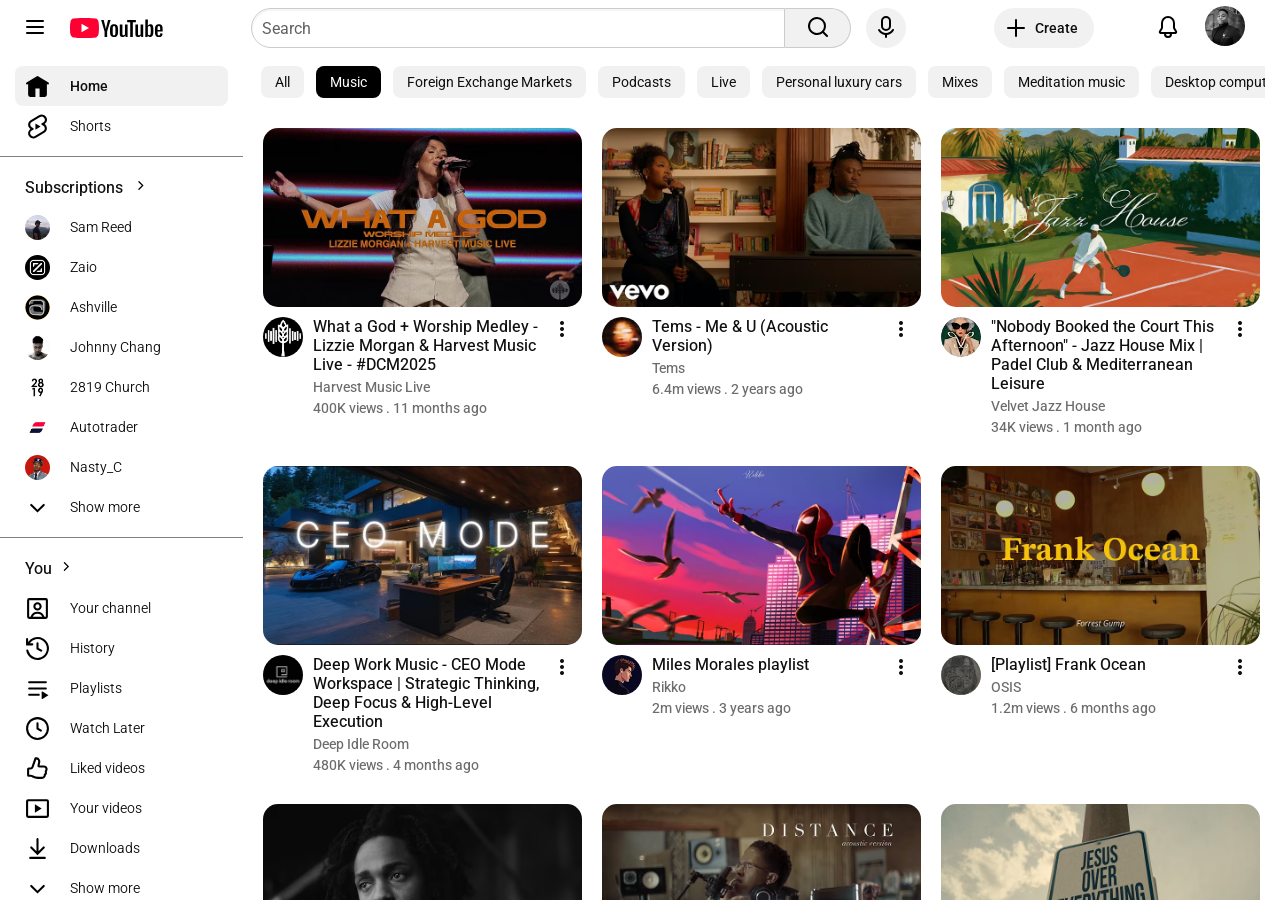
==== commit 3f57b765: "updated files with new features" ====
--- a/music.html
+++ b/music.html
@@ -13,7 +13,7 @@
 
     <header>
         <div class="left-nav">
-            <button class="btn"><img src="recourses/menu.svg" alt=""></button>
+            <button class="btn"><img src="recourses/menu.svg" alt="menu-icon"></button>
             <img src="recourses/logo.svg" alt="Logo" id="logo">
         </div>
 
@@ -30,13 +30,17 @@
                 
         </div>
 
-        <div class="right-nav">
+         <div class="right-nav">
             <button class="create btn">
-                <img src="recourses/create.svg" alt="">
+                <img class="theme-icon" src="recourses/create.svg" alt="">
                 Create
             </button>
+            <!-- Toggles Light / Dark; preference saved in localStorage -->
+            <button type="button" class="theme-toggle btn" id="theme-toggle" aria-label="Toggle dark mode" title="Toggle theme">
+                <i class="material-icons" id="theme-toggle-icon">dark_mode</i>
+            </button>
             <button class="notification btn">
-                <img src="recourses/notification.svg" alt="notification-icon">
+                <img class="theme-icon" src="recourses/notification.svg" alt="notification-icon">
             </button>
             <div class="account">
                 <img src="recourses/profile-pic.png" alt="account">
@@ -189,17 +193,17 @@
                 <span><h2>More from YouTube</h2></span>
 
                 <span>
-                    <img src="recourses/yt-premium.svg" alt="youtube-premium-icon">
+                    <img src="recourses/yt-premium.svg" alt="youtube-premium" >
                     YouTube Premium
                 </span>
 
                 <span>
-                    <img src="recourses/yt-music.svg" alt="youtube-music-icon">
+                    <img src="recourses/yt-music.svg" alt="youtube-music" >
                     YouTube Music
                 </span>
 
                 <span>
-                    <img src="recourses/yt-kids.svg" alt="youTube-kids-icon">
+                    <img src="recourses/yt-kids.svg" alt="youTube-kids" >
                     YouTube Kids
                 </span>
             </div>
--- a/style.css
+++ b/style.css
@@ -1,4 +1,56 @@
 @import url('https://fonts.googleapis.com/css2?family=Roboto:ital,wght@0,100..900;1,100..900&display=swap');
+
+/* ===== Theme variables (Light = default) ===== */
+:root{
+    --bg-page: #ffffff;
+    --bg-header: #ffffff;
+    --bg-sidebar: #ffffff;
+    --bg-card: #ffffff;
+    --bg-button: #f1f1f1;
+    --bg-button-hover: rgb(232, 232, 232);
+    --bg-hover: #f1f1f1;
+    --bg-active: #f1f1f1;
+    --bg-active-hover: rgb(205, 205, 205);
+    --text-primary: #0f0f0f;
+    --text-secondary: #606060;
+    --text-muted: #6c6c6c;
+    --border-color: #cccccc;
+    --border-section: grey;
+    --search-bg: #ffffff;
+    --search-border: #cccccc;
+    --search-button-bg: #f1f1f1;
+    --search-shadow: inset 1px 2px rgba(234, 232, 232, 0.4);
+    --chip-bg: #f1f1f1;
+    --chip-active-bg: #000000;
+    --chip-active-text: #ffffff;
+    --icon-filter: none;
+}
+
+/* YouTube-like Dark Theme — only variables change */
+html.dark{
+    --bg-page: #0f0f0f;
+    --bg-header: #0f0f0f;
+    --bg-sidebar: #0f0f0f;
+    --bg-card: #0f0f0f;
+    --bg-button: #272727;
+    --bg-button-hover: #3f3f3f;
+    --bg-hover: #272727;
+    --bg-active: #272727;
+    --bg-active-hover: #3f3f3f;
+    --text-primary: #f1f1f1;
+    --text-secondary: #aaaaaa;
+    --text-muted: #aaaaaa;
+    --border-color: #303030;
+    --border-section: #303030;
+    --search-bg: #121212;
+    --search-border: #303030;
+    --search-button-bg: #222222;
+    --search-shadow: none;
+    --chip-bg: #272727;
+    --chip-active-bg: #f1f1f1;
+    --chip-active-text: #0f0f0f;
+    --icon-filter: invert(1);
+}
 
 *{
     margin: 0;
@@ -7,9 +59,35 @@
 
     font-family: "Roboto", sans-serif;
 }
+
+/* Smooth theme switch (colours only — layout unchanged) */
+body,
+header,
+.side-bar,
+.videos,
+.button-nav,
+.searchbar input,
+.searchbar button,
+.voice-search,
+.create,
+.head-buttons button,
+.category-section span,
+.category-section,
+.footer-section span,
+.copyright,
+.low-title{
+    transition: background-color 0.25s ease, color 0.25s ease, border-color 0.25s ease, box-shadow 0.25s ease;
+}
+
+body{
+    background: var(--bg-page);
+    color: var(--text-primary);
+}
+
 h2{
     font-size: 16px;
     font-weight: 450;
+    color: var(--text-primary);
 }
 
 /* Navbar */
@@ -25,7 +103,7 @@
     /* Positioning the navbar to always stay ontop of the page*/
     position: sticky;
     top: 0;
-    background: rgb(255, 255, 255);
+    background: var(--bg-header);
 
     z-index: 100; /* Ensures that the navbar stays on top of other elements on the page */
 }
@@ -61,32 +139,37 @@
 }
 .searchbar input{
     width: 89%;
-    border: 1px solid #cccccc;
+    border: 1px solid var(--search-border);
     border-radius: 999px 0 0 999px;
     padding-left: 10px;
+    background: var(--search-bg);
+    color: var(--text-primary);
 
     font-size: 16px;
-    box-shadow: inset 1px 2px rgba(234, 232, 232, 0.4); /* Adds a shadow to the search input */
+    box-shadow: var(--search-shadow); /* Adds a shadow to the search input */
+}
+.searchbar input::placeholder{
+    color: var(--text-secondary);
 }
 .searchbar button{
     width: 11%;
-    border: 1px solid #cccccc;
+    border: 1px solid var(--search-border);
     border-left: none;
     border-radius: 0 999px 999px 0;
-    background: #f1f1f1;
+    background: var(--search-button-bg);
 }
 .voice-search{
     width: 40px;
     height: 100%;
     border-radius: 9999px;
     border: none;
-    background: #f1f1f1;
+    background: var(--bg-button);
 }
 .btn{
     cursor: pointer;
 }
 .btn:hover{
-    background: rgb(232, 232, 232);
+    background: var(--bg-button-hover);
 }
 
 .right-nav{
@@ -105,6 +188,8 @@
     width: 100px;
     border: none;
     border-radius: 999px;
+    background: var(--bg-button);
+    color: var(--text-primary);
 
     font-size: 14px;
     font-weight: 500;
@@ -120,11 +205,39 @@
     background: none;
 }
 
+/* Theme toggle — same size language as notification / menu buttons */
+.theme-toggle{
+    border: none;
+    width: 40px;
+    border-radius: 999px;
+    background: none;
+    display: flex;
+    align-items: center;
+    justify-content: center;
+    color: var(--text-primary);
+}
+.theme-toggle .material-icons{
+    font-size: 24px;
+    color: var(--text-primary);
+}
+
 .account img{
     width: 40px;
     border-radius: 99999px;
     margin-left: 10px;
     cursor: pointer;
+}
+
+/* Theme-aware monochrome icons only (opt-in).
+   Coloured assets use .brand-icon or no class — never inverted. */
+.theme-icon{
+    filter: var(--icon-filter);
+    transition: filter 0.25s ease;
+}
+
+/* Coloured YouTube brand marks — always keep original red */
+.brand-icon{
+    filter: none;
 }
 
 /* main body */
@@ -139,10 +252,41 @@
    flex-direction: column;
    
    width: 19vw;
+   min-width: 200px;
    height: 100%;
+   background: var(--bg-sidebar);
+   flex-shrink: 0;
 
    overflow-y: auto;
+   overflow-x: hidden;
    scrollbar-width: thin;
+   transition: width 0.25s ease, min-width 0.25s ease;
+}
+
+/* Collapsed mini-rail (~72–90px): icons only; videos flex to fill space */
+.side-bar.collapsed{
+    width: 72px;
+    min-width: 72px;
+}
+.side-bar.collapsed .category-section{
+    padding: 8px 4px;
+    align-items: center;
+}
+.side-bar.collapsed .category-section span{
+    justify-content: center;
+    padding-left: 0;
+    width: 100%;
+    font-size: 0; /* hide text labels; icons keep their own size */
+}
+.side-bar.collapsed .category-section img{
+    margin-right: 0;
+}
+/* Hide section titles, arrows, footer, and long subscription list when collapsed */
+.side-bar.collapsed .category-section span:has(h2),
+.side-bar.collapsed .side-arrow,
+.side-bar.collapsed .category-footer,
+.side-bar.collapsed .subscriptions{
+    display: none;
 }
 .category-section{
     display: flex;
@@ -150,7 +294,7 @@
     justify-content: center;
     padding: 10px 15px;
 
-    border-bottom: 1px solid grey;
+    border-bottom: 1px solid var(--border-section);
 }
 .category-section span{
     display: flex;
@@ -162,18 +306,19 @@
     padding-left: 10px;
     font-size: 14px;
     font-weight: 350;
+    color: var(--text-primary);
     
     cursor: pointer;
 }
 .category-section .active{
-    background: #f1f1f1;
+    background: var(--bg-active);
     font-weight: 500;
 }
 .category-section .active:hover {
-    background: rgb(205, 205, 205);
+    background: var(--bg-active-hover);
 }
 .category-section span:hover{
-    background-color: #f1f1f1;
+    background-color: var(--bg-hover);
 }
 .category-section img{
     width: 25px;
@@ -200,12 +345,12 @@
     font-size: 14px;
     font-weight: 500;
     margin-right: 5px;
-    color: #606060;
+    color: var(--text-secondary);
     cursor: pointer;
 }
 
 .copyright{
-    color: #606060;
+    color: var(--text-secondary);
     font-size: 12px;
     font-weight: 350;
 }
@@ -217,7 +362,7 @@
     
     position: sticky;
     top: 0;
-    background: rgb(255, 255, 255);
+    background: var(--bg-page);
     overflow-x: auto;
     z-index: 50;
     
@@ -234,20 +379,22 @@
     border-radius: 8px;
     border: none;
     font-size: 14px;
+    background: var(--chip-bg);
+    color: var(--text-primary);
 
     cursor: pointer;
     white-space: nowrap;
 }
-.active2{
-    color: white;
-    background: black;
+.head-buttons button.active2{
+    color: var(--chip-active-text);
+    background: var(--chip-active-bg);
 }
 
 /* video */
 .videos{
     flex: 1;
     height: 100%;
-    background: white;
+    background: var(--bg-page);
     overflow-y: auto;
 }
 .video-layout{
@@ -262,6 +409,7 @@
     flex-shrink: 0; /* Ensures the video elements do not shrink */
     flex-basis: calc((100% - 40px)/3); /* Sets the base width of each video element to one-third of the container width minus the total gap between them. */
     margin-bottom: 35px;
+    background: var(--bg-card);
 }
 .video img{
     width: 100%;
@@ -286,6 +434,10 @@
     border-radius: 999px;
     border: none;
     background: none;
+    color: var(--text-primary);
+}
+.information .material-icons{
+    color: var(--text-primary);
 }
 .information .video-title{
     display: flex;
@@ -297,7 +449,7 @@
     margin-top: 6px;
 }
 .low-title{
-    color: #6c6c6c;
+    color: var(--text-muted);
     font-size: 14px;
     font-weight: 450;
-}+}
--- a/responsive.css
+++ b/responsive.css
@@ -5,7 +5,7 @@
     }
 }
 
-/* Tablet */
+/* Tablet — same collapsible sidebar as desktop; other layout tweaks kept */
 @media (max-width: 768px){
 
     header{
@@ -32,17 +32,14 @@
         width: 40px;
         margin-left: 0;
     }
-    .side-bar{
-        display: none;
-    }
      .video{
-        flex-grow: 0; /**/
+        flex-grow: 0; 
         flex-shrink: 0;
         flex-basis: calc((100% - 20px)/2);
     }   
 }
 
-/* Phones */
+/* Phones — sidebar stays hidden (existing mobile behaviour) */
 @media (max-width:426px) {
 
     .searchbar{
@@ -62,7 +59,10 @@
     }
     .notification{
         display: none;
-    } 
+    }
+    .side-bar{
+        display: none;
+    }
     .video{
         flex-grow: 0;
         flex-shrink: 0;
